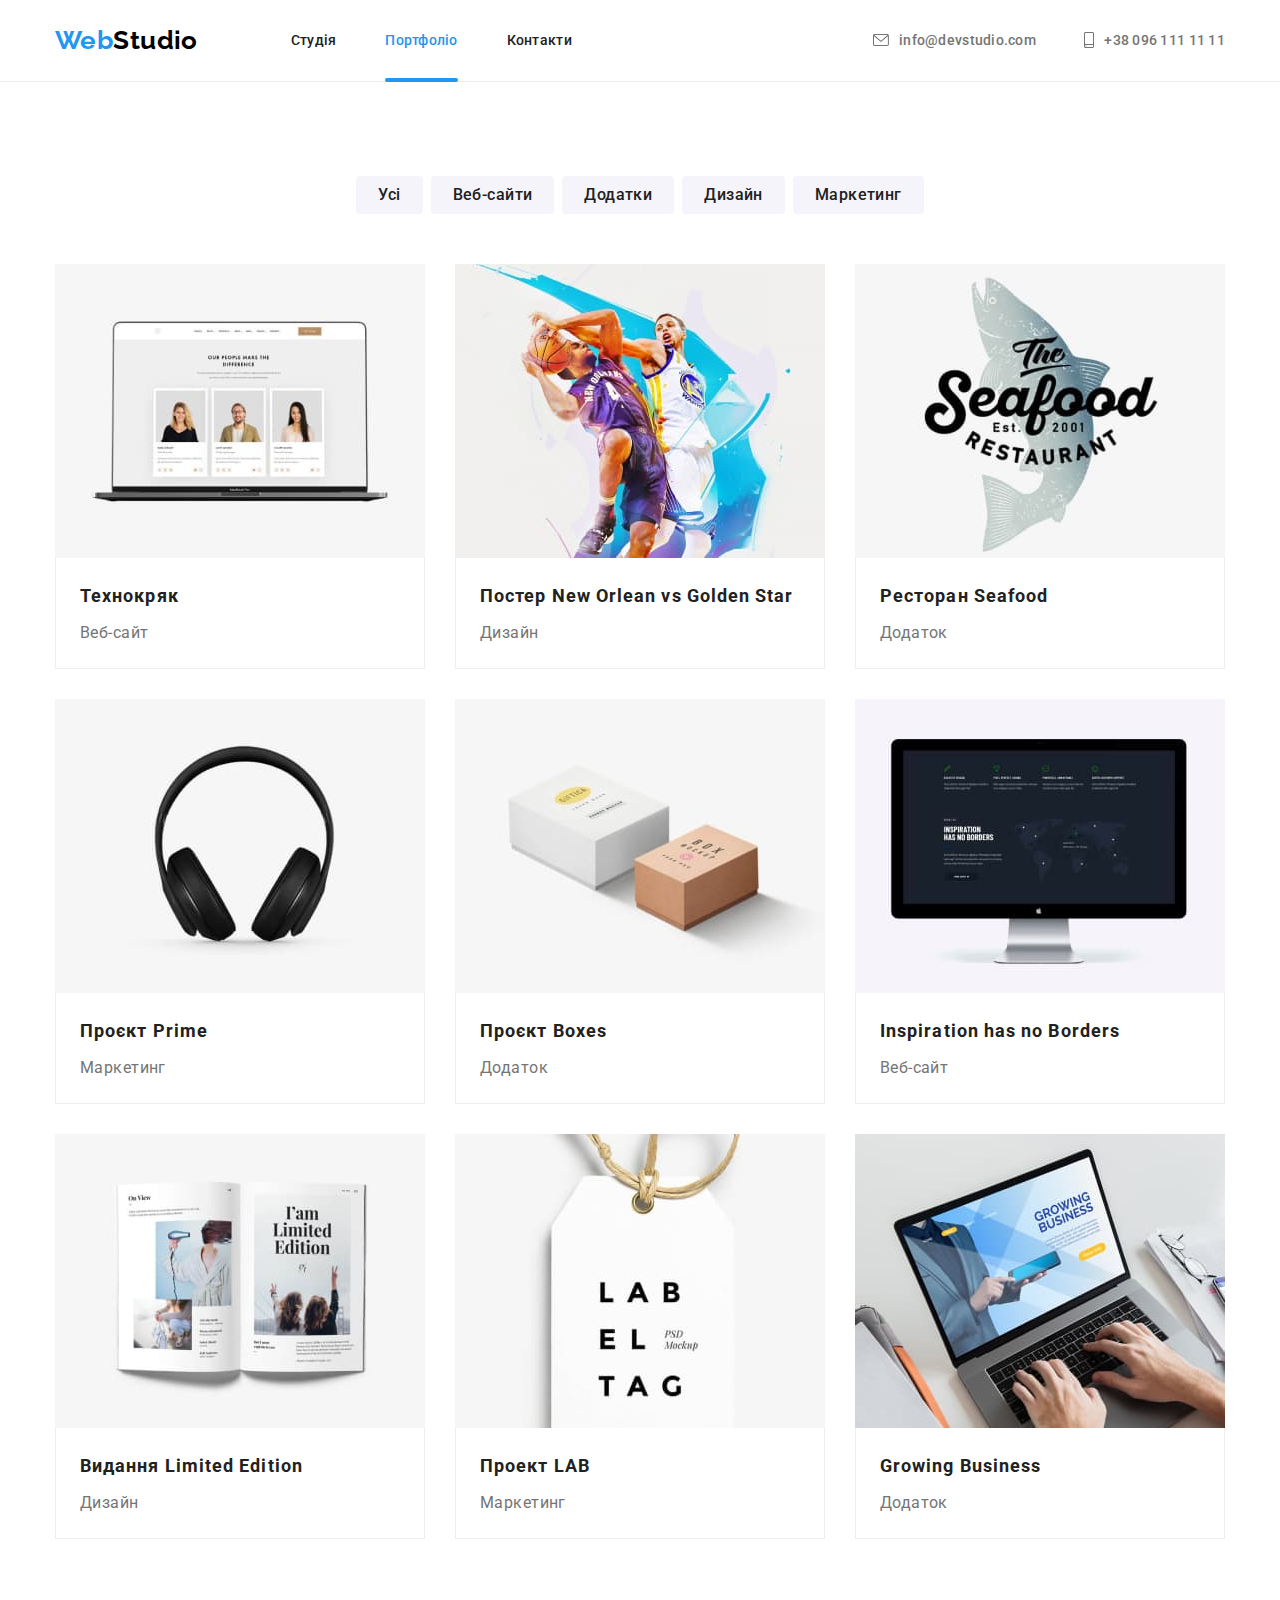
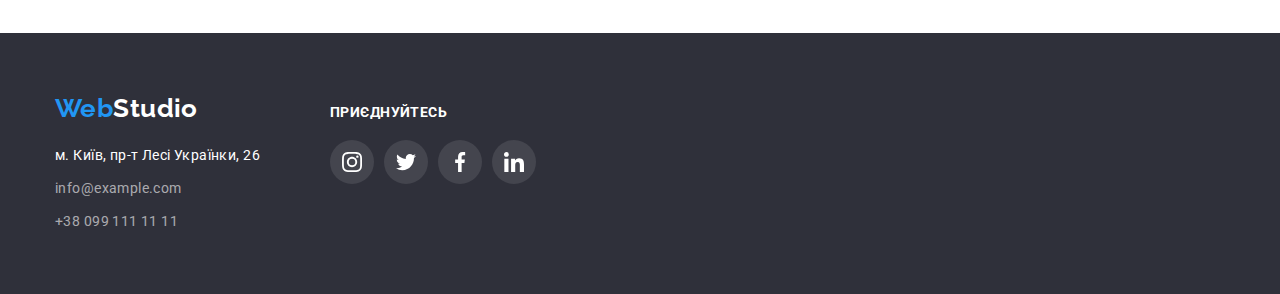
==== portfolio.html @ d5c38a51 "hw-6" ====
<!DOCTYPE html>
<html lang="uk">
  <head>
    <meta charset="UTF-8" />
    <meta http-equiv="X-UA-Compatible" content="IE=edge" />
    <meta name="viewport" content="width=device-width, initial-scale=1.0" />
    <link rel="preconnect" href="https://fonts.googleapis.com" />
    <link rel="preconnect" href="https://fonts.gstatic.com" crossorigin />
    <link
      href="https://fonts.googleapis.com/css2?family=Raleway:wght@700&family=Roboto:wght@400;500;700;900&display=swap"
      rel="stylesheet"
    />
    <link
      rel="stylesheet"
      href="https://cdnjs.cloudflare.com/ajax/libs/modern-normalize/1.1.0/modern-normalize.min.css"
    />
    <link rel="stylesheet" href="./css/styles.css" />
    <title lang="en">Portfolio</title>
  </head>
  <body>
    <header class="header">
      <div class="container wraper-head">
        <nav class="nav">
          <a class="logo-nav link" href="./index.html" lang="en"
            ><span class="logo-accent">Web</span>Studio</a
          >
          <ul class="list-nav list">
            <li class="list-nav-item">
              <a class="list-nav-link link" href="./index.html">Студія</a>
            </li>
            <li class="list-nav-item">
              <a class="list-nav-link link" href="./portfolio.html"
                ><span class="current">Портфоліо</span></a
              >
            </li>
            <li class="list-nav-item">
              <a class="list-nav-link link" href="#">Контакти</a>
            </li>
          </ul>
        </nav>
        <ul class="list-contacts list">
          <li class="list-contacts-item">
            <a class="list-contacts-link link" href="mailto:info@devstudio.com">
              <svg class="header-icon" width="16" height="12">
                <use href="./images/icons.svg#icon-envelope"></use></svg
              >info@devstudio.com</a
            >
          </li>
          <li class="list-contacts-item">
            <a class="list-contacts-link link" href="tel:+380961111111">
              <svg class="header-icon" width="10" height="16">
                <use href="./images/icons.svg#icon-smartphone"></use></svg
              >+38 096 111 11 11</a
            >
          </li>
        </ul>
      </div>
    </header>
    <main>
      <section class="portfolio section">
        <div class="portfolio-container container">
          <h1 class="portf-title visually-hidden">Портфоліо</h1>
          <ul class="portfolio-nav">
            <li class="portfolio-nav-list list">
              <button class="portfolio-btn" type="button">Усі</button>
            </li>
            <li class="portfolio-nav-list list">
              <button class="portfolio-btn" type="button">Веб-сайти</button>
            </li>
            <li class="portfolio-nav-list list">
              <button class="portfolio-btn" type="button">Додатки</button>
            </li>
            <li class="portfolio-nav-list list">
              <button class="portfolio-btn" type="button">Дизайн</button>
            </li>
            <li class="portfolio-nav-list list">
              <button class="portfolio-btn" type="button">Маркетинг</button>
            </li>
          </ul>
          <ul class="portfolio-set">
            <li class="portfolio-list list">
              <a href="" class="portfolio-link link">
                <div class="overlay">
                  <img
                    src="./images/portfolio/img1.jpg"
                    alt="Технокряк"
                    width="370"
                    height="294"
                  />
                  <p class="portfolio-overlay-text">
                    Ресурс пропонує комплексні пропозиції з різним рівнем
                    функціоналу та сервісів. Все це дозволить відвідувачу
                    отримати вичерпні відомості про компанію чи приватну особу.
                  </p>
                </div>

                <div class="wraper">
                  <h2 class="portfolio-title">Технокряк</h2>
                  <p class="portfolio-descr">Веб-сайт</p>
                </div>
              </a>
            </li>
            <li class="portfolio-list list">
              <a href="" class="portfolio-link link">
                <div class="overlay">
                  <img
                    src="./images/portfolio/img2.jpg"
                    alt="Постер Новий Орлеан проти Золотої Зірки"
                    width="370"
                    height="294"
                  />
                  <p class="portfolio-overlay-text">
                    Ресурс пропонує комплексні пропозиції з різним рівнем
                    функціоналу та сервісів. Все це дозволить відвідувачу
                    отримати вичерпні відомості про компанію чи приватну особу.
                  </p>
                </div>

                <div class="wraper">
                  <h2 class="portfolio-title">
                    Постер <span lang="en">New Orlean vs Golden Star</span>
                  </h2>
                  <p class="portfolio-descr">Дизайн</p>
                </div>
              </a>
            </li>
            <li class="portfolio-list list">
              <a href="" class="portfolio-link link">
                <div class="overlay">
                  <img
                    src="./images/portfolio/img3.jpg"
                    alt="Ресторан морепродуктів"
                    width="370"
                    height="294"
                  />
                  <p class="portfolio-overlay-text">
                    Ресурс пропонує комплексні пропозиції з різним рівнем
                    функціоналу та сервісів. Все це дозволить відвідувачу
                    отримати вичерпні відомості про компанію чи приватну особу.
                  </p>
                </div>

                <div class="wraper">
                  <h2 class="portfolio-title">
                    Ресторан <span lang="en">Seafood</span>
                  </h2>
                  <p class="portfolio-descr">Додаток</p>
                </div>
              </a>
            </li>
            <li class="portfolio-list list">
              <a href="" class="portfolio-link link">
                <div class="overlay">
                  <img
                    src="./images/portfolio/img4.jpg"
                    alt="Головний проєкт"
                    width="370"
                    height="294"
                  />
                  <p class="portfolio-overlay-text">
                    Ресурс пропонує комплексні пропозиції з різним рівнем
                    функціоналу та сервісів. Все це дозволить відвідувачу
                    отримати вичерпні відомості про компанію чи приватну особу.
                  </p>
                </div>

                <div class="wraper">
                  <h2 class="portfolio-title">
                    Проєкт <span lang="en">Prime</span>
                  </h2>
                  <p class="portfolio-descr">Маркетинг</p>
                </div>
              </a>
            </li>
            <li class="portfolio-list list">
              <a href="" class="portfolio-link link">
                <div class="overlay">
                  <img
                    src="./images/portfolio/img5.jpg"
                    alt="Проєкт коробок"
                    width="370"
                    height="294"
                  />
                  <p class="portfolio-overlay-text">
                    Ресурс пропонує комплексні пропозиції з різним рівнем
                    функціоналу та сервісів. Все це дозволить відвідувачу
                    отримати вичерпні відомості про компанію чи приватну особу.
                  </p>
                </div>

                <div class="wraper">
                  <h2 class="portfolio-title">
                    Проєкт <span lang="en">Boxes</span>
                  </h2>
                  <p class="portfolio-descr">Додаток</p>
                </div>
              </a>
            </li>
            <li class="portfolio-list list">
              <a href="" class="portfolio-link link">
                <div class="overlay">
                  <img
                    src="./images/portfolio/img6.jpg"
                    alt="Натхнення не має меж"
                    width="370"
                    height="294"
                  />
                  <p class="portfolio-overlay-text">
                    Ресурс пропонує комплексні пропозиції з різним рівнем
                    функціоналу та сервісів. Все це дозволить відвідувачу
                    отримати вичерпні відомості про компанію чи приватну особу.
                  </p>
                </div>

                <div class="wraper">
                  <h2 class="portfolio-title" lang="en">
                    Inspiration has no Borders
                  </h2>
                  <p class="portfolio-descr">Веб-сайт</p>
                </div>
              </a>
            </li>
            <li class="portfolio-list list">
              <a href="" class="portfolio-link link">
                <div class="overlay">
                  <img
                    src="./images/portfolio/img7.jpg"
                    alt="Обмежене видання"
                    width="370"
                    height="294"
                  />
                  <p class="portfolio-overlay-text">
                    Ресурс пропонує комплексні пропозиції з різним рівнем
                    функціоналу та сервісів. Все це дозволить відвідувачу
                    отримати вичерпні відомості про компанію чи приватну особу.
                  </p>
                </div>

                <div class="wraper">
                  <h2 class="portfolio-title">
                    Видання <span lang="en">Limited Edition</span>
                  </h2>
                  <p class="portfolio-descr">Дизайн</p>
                </div>
              </a>
            </li>
            <li class="portfolio-list list">
              <a href="" class="portfolio-link link">
                <div class="overlay">
                  <img
                    src="./images/portfolio/img8.jpg"
                    alt="Проектна лабораторія"
                    width="370"
                    height="294"
                  />
                  <p class="portfolio-overlay-text">
                    Ресурс пропонує комплексні пропозиції з різним рівнем
                    функціоналу та сервісів. Все це дозволить відвідувачу
                    отримати вичерпні відомості про компанію чи приватну особу.
                  </p>
                </div>
                <div class="wraper">
                  <h2 class="portfolio-title">
                    Проект <span class="uppercase" lang="en">Lab</span>
                  </h2>
                  <p class="portfolio-descr">Маркетинг</p>
                </div>
              </a>
            </li>
            <li class="portfolio-list list">
              <a href="" class="portfolio-link link">
                <div class="overlay">
                  <img
                    src="./images/portfolio/img9.jpg"
                    alt="Зростаючий бізнес"
                    width="370"
                    height="294"
                  />
                  <p class="portfolio-overlay-text">
                    Ресурс пропонує комплексні пропозиції з різним рівнем
                    функціоналу та сервісів. Все це дозволить відвідувачу
                    отримати вичерпні відомості про компанію чи приватну особу.
                  </p>
                </div>
                <div class="wraper">
                  <h2 class="portfolio-title" lang="en">Growing Business</h2>
                  <p class="portfolio-descr">Додаток</p>
                </div>
              </a>
            </li>
          </ul>
        </div>
      </section>
    </main>
    <footer class="footer">
      <div class="container footer-wraper">
        <div>
          <a class="logo link" href="./index.html" lang="en"
            ><span class="logo-accent">Web</span>Studio</a
          >
          <address class="address">
            <ul>
              <li class="list address-map">
                <a
                  class="map link"
                  href="https://goo.gl/maps/CPtrU1FHBa2aNyZL9"
                  target="_blank"
                  rel="noopener noreferrer nofollow"
                  >м. Київ, пр-т Лесі Українки, 26</a
                >
              </li>
              <li class="list address-contacts">
                <a class="contacts link" href="mailto:info@example.com"
                  >info@example.com</a
                >
              </li>
              <li class="list address-contacts">
                <a class="contacts link" href="tel:+380991111111"
                  >+38 099 111 11 11</a
                >
              </li>
            </ul>
          </address>
        </div>

        <div class="footer-right">
          <p class="uppercase footer-text">приєднуйтесь</p>
          <ul class="footer-right-item list">
            <li class="footer-right-list">
              <a href="" class="footer-right-link link">
                <svg class="footer-right-icon" width="20" height="20">
                  <use href="./images/icons.svg#icon-instagram"></use>
                </svg>
              </a>
            </li>
            <li class="footer-right-list">
              <a href="" class="footer-right-link link">
                <svg class="footer-right-icon" width="20" height="20">
                  <use href="./images/icons.svg#icon-twitter"></use>
                </svg>
              </a>
            </li>
            <li class="footer-right-list">
              <a href="" class="footer-right-link link">
                <svg class="footer-right-icon" width="20" height="20">
                  <use href="./images/icons.svg#icon-facebook"></use>
                </svg>
              </a>
            </li>
            <li class="footer-right-list">
              <a href="" class="footer-right-link link">
                <svg class="footer-right-icon" width="20" height="20">
                  <use href="./images/icons.svg#icon-linkedin"></use>
                </svg>
              </a>
            </li>
          </ul>
        </div>
      </div>
    </footer>
  </body>
</html>
---- css/styles.css ----
:root {
  --text-color-theme-dark: #ffffff;
  --text-color-theme-light: #757575;
  --title-text-color: #212121;
  --contacts-color: rgba(255, 255, 255, 0.6);
  --logo-color: #000000;
  --accent-color: #2196f3;
  --btn-active-color: #188ce8;
  --background-dark: #2f303a;
  --background-light: #f5f4fa;
  --portfolio-set-gap: 30px;
  --fill-color: #afb1b8;
  --footer-soc-background-color: rgba(255, 255, 255, 0.1);
}

body {
  font-family: "Roboto", sans-serif;
  color: var(--text-color-theme-light);
  font-size: 14px;
  letter-spacing: 0.03em;
}

h1,
h2,
h3,
p,
ul {
  margin: 0;
  padding: 0;
}

img {
  display: block;
  max-width: 100%;
  height: auto;
}

.link {
  text-decoration: none;
  display: block;
}

.list {
  list-style: none;
}

.container {
  width: 1200px;
  padding-left: 15px;
  padding-right: 15px;
  margin: 0 auto;
}

.current {
  color: var(--accent-color);
}

.header,
.nav,
.list-nav,
.list-contacts {
  display: flex;
}

.header {
  background: var(--text-color-theme-dark);
}

.logo-nav {
  font-family: "Raleway", sans-serif;
  font-weight: 700;
  font-size: 26px;
  line-height: 1.192;
  color: var(--logo-color);
  margin: 25px 0;
}

.logo-accent {
  color: var(--accent-color);
}

.list-nav-link {
  font-weight: 500;
  line-height: 1.143;
  letter-spacing: 0.02em;
  color: var(--title-text-color);
  padding: 32px 0;
  transition-property: color;
  transition-duration: 250ms;
  transition-timing-function: cubic-bezier(0.4, 0, 0.2, 1);
  position: relative;
}

.list-nav-link:hover,
.list-nav-link:focus,
.list-contacts-link:hover,
.list-contacts-link:focus,
.contacts:hover,
.contacts:focus,
.map:focus,
.map:hover {
  color: var(--accent-color);
  outline: none;
}

.logo:focus,
.logo-nav:focus,
.link:focus {
  outline: none;
}

.list-contacts {
  width: 352px;
  justify-content: space-between;
  align-items: center;
  margin-left: auto;
  gap: 30px;
}

.list-contacts-link {
  display: flex;
  align-items: center;
  font-weight: 500;
  line-height: 1.143;
  letter-spacing: 0.02em;
  color: var(--text-color-theme-light);

  transition-property: color;
  transition-duration: 250ms;
  transition-timing-function: cubic-bezier(0.4, 0, 0.2, 1);
}

.wraper-head {
  display: flex;
}

.list-nav {
  width: 281px;
  justify-content: space-between;
  align-items: center;
  margin-left: 93px;
}

.hero {
  background: var(--background-dark);
  padding: 200px 0;
  text-align: center;
  height: 600px;
  max-width: 1600px;
  margin-left: auto;
  margin-right: auto;
  background-image: linear-gradient(
      rgba(47, 48, 58, 0.4),
      rgba(47, 48, 58, 0.4)
    ),
    url(../images/hero.jpg);
  background-size: cover;
  background-position: center;
  background-repeat: no-repeat;
}

.title {
  font-weight: 900;
  font-size: 44px;
  line-height: 1.364;
  letter-spacing: 0.06em;
  text-transform: uppercase;
  color: var(--text-color-theme-dark);
  text-align: center;
  width: 696px;
  margin-bottom: 30px;
  margin-left: auto;
  margin-right: auto;
}

.btn {
  font-family: inherit;
  font-weight: 700;
  font-size: 16px;
  line-height: 1.875;
  letter-spacing: 0.06em;
  color: var(--text-color-theme-dark);
  background: var(--accent-color);
  border: none;
  cursor: pointer;
  border-radius: 4px;
  border-color: var(--accent-color);
  padding: 10px 32px;

  transition-property: background-color;
  transition-duration: 250ms;
  transition-timing-function: cubic-bezier(0.4, 0, 0.2, 1);
}

.section {
  padding-top: 94px;
  padding-bottom: 94px;
}

.features {
  background-color: var(--text-color-theme-dark);
}

.visually-hidden {
  position: absolute;
  width: 1px;
  margin: -1px;
  height: 1px;
  padding: 0;
  overflow: hidden;
  border: 0;
  clip: rect(0 0 0 0);
}

.features-list {
  display: flex;
}

.feature-item {
  width: 270px;
}

.features-title {
  font-size: 14px;
  line-height: 1.143;
  text-transform: uppercase;
  color: var(--title-text-color);
  margin-bottom: 10px;
}

.features-descr {
  line-height: 1.714;
  color: var(--text-color-theme-light);
}

.section-title {
  font-size: 36px;
  line-height: 1.167;
  color: var(--title-text-color);
  text-align: center;
  margin-bottom: 50px;
}

.services-list {
  display: flex;
}

.services.section {
  padding-top: 0;
}

.our-team {
  background: var(--background-light);
}

.our-team-list {
  display: flex;
  justify-content: center;
}

.our-team-name {
  font-weight: 500;
  font-size: 16px;
  line-height: 1.188;
  color: var(--title-text-color);
  text-align: center;
}

.our-team-descr {
  font-size: 16px;
  line-height: 1.188;
  color: var(--text-color-theme-light);
  text-align: center;
  margin-top: 10px;
}

.our-team-item {
  background: var(--text-color-theme-dark);
  width: 270px;
  border-radius: 0px 0px 4px 4px;
  box-shadow: 0px 1px 3px rgba(0, 0, 0, 0.12), 0px 1px 1px rgba(0, 0, 0, 0.14),
    0px 2px 1px rgba(0, 0, 0, 0.2);
}

.our-team-content {
  padding: 30px 32px;
}

.feature-item:nth-child(n + 2),
.services-item:nth-child(n + 2),
.our-team-item:nth-child(n + 2) {
  margin-left: 30px;
}

.footer {
  background: var(--background-dark);
  padding-top: 60px;
  padding-bottom: 60px;
}

.logo {
  font-family: "Raleway", sans-serif;
  font-weight: 700;
  font-size: 26px;
  line-height: 1.192;
  color: var(--text-color-theme-dark);
}

.address {
  margin-top: 20px;
}

.map {
  line-height: 1.71;
  color: var(--text-color-theme-dark);
  font-style: normal;

  transition-property: color;
  transition-duration: 250ms;
  transition-timing-function: cubic-bezier(0.4, 0, 0.2, 1);
}

.address-contacts {
  margin-top: 9px;
}

.contacts {
  font-style: normal;
  line-height: 1.71;
  color: var(--contacts-color);

  transition-property: color;
  transition-duration: 250ms;
  transition-timing-function: cubic-bezier(0.4, 0, 0.2, 1);
}

/* portfolio styles */
.header {
  border-bottom: 1px solid #ececec;
}

.portfolio-title {
  font-weight: 700;
  font-size: 18px;
  line-height: 2;
  letter-spacing: 0.06em;
  color: var(--title-text-color);
  margin-bottom: 4px;
}

.portfolio-descr {
  font-size: 16px;
  line-height: 1.875;
  color: var(--text-color-theme-light);
}

.wraper {
  padding: 20px 24px;
  border-left: 1px solid #eeeeee;
  border-right: 1px solid #eeeeee;
  border-bottom: 1px solid #eeeeee;
}

.portfolio-nav {
  display: flex;
  margin-bottom: 50px;
  justify-content: center;
}

.portfolio-nav-list:not(:last-child) {
  margin-right: 8px;
}

.portfolio-btn {
  font-family: inherit;
  letter-spacing: inherit;
  background: var(--background-light);
  font-weight: 500;
  font-size: 16px;
  line-height: 1.625;
  color: var(--title-text-color);
  border: none;
  cursor: pointer;
  text-align: center;
  border-radius: 4px;
  padding: 6px 22px;

  transition-property: color, background-color, box-shadow;
  transition-duration: 250ms;
  transition-timing-function: cubic-bezier(0.4, 0, 0.2, 1);
}

.btn:hover,
.btn:focus {
  background-color: var(--btn-active-color);
  outline: none;
}

.portfolio-btn:hover,
.portfolio-btn:focus {
  color: var(--text-color-theme-dark);
  background-color: var(--accent-color);
  outline: none;
  box-shadow: 0px 1px 1px rgba(0, 0, 0, 0.12), 0px 4px 4px rgba(0, 0, 0, 0.06),
    1px 4px 6px rgba(0, 0, 0, 0.16);
}

.uppercase {
  text-transform: uppercase;
}

.portfolio-set {
  display: flex;
  flex-wrap: wrap;
  margin: 0;
  padding: 0;
  margin-left: calc(-1 * var(--portfolio-set-gap));
  margin-top: calc(-1 * var(--portfolio-set-gap));
}

.portfolio-set > .portfolio-list {
  flex-basis: calc(100% / 3 - var(--portfolio-set-gap));
  margin-left: var(--portfolio-set-gap);
  margin-top: var(--portfolio-set-gap);
}

.portfolio-link {
  display: block;
  transition-property: box-shadow;
  transition-duration: 250ms;
  transition-timing-function: cubic-bezier(0.4, 0, 0.2, 1);
}

.portfolio-link:hover,
.portfolio-link:focus {
  box-shadow: 0px 1px 3px rgba(0, 0, 0, 0.12), 0px 1px 1px rgba(0, 0, 0, 0.14),
    0px 2px 1px rgba(0, 0, 0, 0.2);
}

.header-icon {
  fill: currentColor;
  margin-right: 10px;
}

.feature-icon-wraper {
  display: flex;
  justify-content: center;
  align-items: center;
  margin-bottom: 30px;
  width: 270px;
  height: 120px;
  border-radius: 4px;
  background-color: #f5f4fa;

  transition-property: filter;
  transition-duration: 250ms;
  transition-timing-function: cubic-bezier(0.4, 0, 0.2, 1);
}

.feature-icon-wraper:focus,
.feature-icon-wraper:hover {
  filter: drop-shadow(0px 4px 4px rgba(0, 0, 0, 0.25));
}

.item-clients {
  display: flex;
  justify-content: center;
  gap: 30px;
}

.link-clients {
  display: flex;
  align-items: center;
  justify-content: center;
  width: 170px;
  height: 92px;
  border: 1px solid #afb1b8;
  border-radius: 4px;

  transition-property: border-color;
  transition-duration: 250ms;
  transition-timing-function: cubic-bezier(0.4, 0, 0.2, 1);
}

.logo-clients {
  fill: var(--fill-color);
  transition-property: fill;
  transition-duration: 250ms;
  transition-timing-function: cubic-bezier(0.4, 0, 0.2, 1);
}

.link-clients:hover,
.link-clients:focus {
  border-color: var(--accent-color);
}

.link-clients:hover .logo-clients,
.link-clients:focus .logo-clients {
  fill: var(--accent-color);
}

.footer-right-item {
  display: flex;
  align-items: center;
  justify-content: center;
  gap: 10px;
}

.footer-right {
  margin-left: 70px;
}

.footer-wraper {
  display: flex;
  align-items: baseline;
}

.footer-text {
  font-weight: 700;
  font-size: 14px;
  line-height: 1.143;
  color: var(--text-color-theme-dark);
  margin-bottom: 20px;
}

.footer-right-list {
  width: 44px;
  height: 44px;
  display: flex;
}

.footer-right-link {
  display: flex;
  justify-content: center;
  align-items: center;
  width: 100%;
  height: 100%;
  border-radius: 50%;
  background-color: var(--footer-soc-background-color);
  fill: var(--text-color-theme-dark);

  transition-property: background-color;
  transition-duration: 250ms;
  transition-timing-function: cubic-bezier(0.4, 0, 0.2, 1);
}

.footer-right-link:hover,
.footer-right-link:focus {
  background-color: var(--accent-color);
}

.our-soc-item {
  display: flex;
  align-items: center;
  justify-content: center;
  gap: 10px;
  margin-top: 16px;
}

.our-soc-list {
  width: 44px;
  height: 44px;
  display: flex;
}

.our-soc-link {
  display: flex;
  justify-content: center;
  align-items: center;
  width: 100%;
  height: 100%;
  border-radius: 50%;
  background-color: var(--text-color-theme-dark);
  fill: var(--fill-color);

  transition-property: background-color;
  transition-duration: 250ms;
  transition-timing-function: cubic-bezier(0.4, 0, 0.2, 1);
}

.our-soc-icon {
  transition-property: fill;
  transition-duration: 250ms;
  transition-timing-function: cubic-bezier(0.4, 0, 0.2, 1);
}

.our-soc-link:hover,
.our-soc-link:focus {
  background-color: var(--accent-color);
}

.our-soc-link:hover .our-soc-icon,
.our-soc-link:focus .our-soc-icon {
  fill: var(--text-color-theme-dark);
}

.services-description {
  position: absolute;
  width: 370px;
  height: 70px;
  font-weight: 700;
  line-height: 1.143;
  text-transform: uppercase;
  color: var(--text-color-theme-dark);
  background-color: #2f303a;
  opacity: 80%;
  bottom: 0;
  display: flex;
  justify-content: center;
  align-items: center;
}

.thumb {
  position: relative;
}

.current::after {
  content: "";
  position: absolute;
  width: 100%;
  height: 4px;
  background: var(--accent-color);
  border-radius: 2px;
  bottom: -1.5px;
  left: 0;
}

.overlay {
  position: relative;
  overflow: hidden;
}

.portfolio-overlay-text {
  position: absolute;
  left: 0;
  top: 0;
  background-color: rgba(33, 150, 243, 0.9);
  width: 100%;
  height: 100%;
  padding: 63px 24px;
  font-size: 18px;
  line-height: 1.556;
  color: var(--text-color-theme-dark);
  transform: translateY(101%);
  transition-property: transform;
  transition-duration: 250ms;
  transition-timing-function: cubic-bezier(0.4, 0, 0.2, 1);
}

.portfolio-link:hover .portfolio-overlay-text {
  transform: translateY(0);
}

.backdrop {
  position: fixed;
  width: 100%;
  height: 100%;
  background-color: rgba(0, 0, 0, 0.2);
  left: 0;
  top: 0;
  z-index: 1;
  opacity: 1;
  transition: opacity 250ms;
}

.backdrop.is-hidden {
  visibility: hidden;
  opacity: 0;
  pointer-events: none;
  transition: opacity 250ms, visibility 250ms;
}

.backdrop.is-hidden .modal {
  transform: scale(4);
  transition: transform 250ms, visibility 250ms;
}

.modal {
  position: absolute;
  top: 50%;
  left: 50%;
  transform: translate(-50%, -50%);
  width: 528px;
  height: 581px;
  background-color: var(--text-color-theme-dark);
  border-radius: 4px;
  box-shadow: 0px 1px 3px rgba(0, 0, 0, 0.12), 0px 1px 1px rgba(0, 0, 0, 0.14),
    0px 2px 1px rgba(0, 0, 0, 0.2);
  transition: transform 250ms;
  padding: 40px;
}

.modal-btn {
  position: absolute;
  top: 8px;
  right: 8px;
  width: 30px;
  height: 30px;
  padding: 0;
  border: 1px solid rgba(0, 0, 0, 0.1);
  border-radius: 50%;
  background-color: var(--text-color-theme-dark);
  display: flex;
  align-items: center;
  justify-content: center;
}

.modal-icon {
  fill: currentColor;
  transition: fill 250ms cubic-bezier(0.4, 0, 0.2, 1);
}

.modal-btn:hover .modal-icon,
.modal-btn:focus .modal-icon {
  fill: var(--accent-color);
}

/* --modal-form style-- */

.modal-title {
  font-weight: 700;
  font-size: 20px;
  line-height: 1.15;
  text-align: center;
  color: var(--title-text-color);
  margin-bottom: 12px;
}

.modal-form-label {
  font-size: 12px;
  line-height: 1.667;
  letter-spacing: 0.01em;
  color: var(--text-color-theme-light);
  display: flex;
  flex-direction: column;
  margin-bottom: 10px;
  text-align: left;
}

.form-icon {
  position: absolute;
  left: 12px;
  top: 50%;
  transform: translateY(-50%);
  transition: fill 250ms cubic-bezier(0.4, 0, 0.2, 1);
}

.form-btn {
  padding: 10px 52px;
  background-color: var(--accent-color);
  box-shadow: 0px 4px 4px rgba(0, 0, 0, 0.15);
  border-radius: 4px;
  border-color: var(--accent-color);
  font-weight: 700;
  font-size: 16px;
  line-height: 1.875;
  letter-spacing: 0.06em;
  color: var(--text-color-theme-dark);
  transition: box-shadow 250ms cubic-bezier(0.4, 0, 0.2, 1),
    background-color 250ms cubic-bezier(0.4, 0, 0.2, 1);
}

.form-btn:hover,
.form-btn:focus {
  background-color: var(--btn-active-color);
  box-shadow: 0px 4px 4px rgba(0, 0, 0, 0.15);
}

.form-checbox-link {
  text-decoration: underline;
  margin-left: 8px;
}

.form-checbox-icon {
  display: block;
  position: absolute;
  left: 14px;
  cursor: pointer;
  border: 2px solid var(--title-text-color);
  fill: var(--text-color-theme-dark);
  border-radius: 2px;
  transition: border-color 250ms cubic-bezier(0.4, 0, 0.2, 1),
    background-color 250ms cubic-bezier(0.4, 0, 0.2, 1);
}

.comment {
  resize: none;
  padding: 12px 16px;
  height: 120px;
}

.modal-form-input,
.comment {
  border: 1px solid rgba(33, 33, 33, 0.2);
  border-radius: 4px;
}

.modal-form-input {
  width: 100%;
  padding: 12px 42px;
  transition: border-color 250ms cubic-bezier(0.4, 0, 0.2, 1);
}

.checkbox {
  /* -webkit-appearance: none;
  -moz-appearance: none;
  appearance: none;
  position: absolute; */

  position: absolute;
  width: 1px;
  height: 1px;
  margin: -1px;
  padding: 0;
  border: 0;
  clip: rect(0 0 0 0);
  overflow: hidden;
}

.policy {
  display: flex;
  margin-bottom: 30px;
  margin-top: 20px;
  position: relative;
  align-items: baseline;
}

.policy p {
  margin-left: 36px;
}

.modal-form-input:focus,
.comment:focus {
  border-color: var(--accent-color);
}

/* .modal-form-input:hover + .form-icon, */
.modal-form-input:focus + .form-icon {
  fill: var(--accent-color);
}

.modal-form-input:focus-visible,
.comment:focus-visible {
  outline: none;
}

.comment::placeholder,
.comment,
.modal-form-input {
  color: rgba(117, 117, 117, 0.5);
}

.input-wraper {
  position: relative;
  display: flex;
}

.checkbox:checked + .form-checbox-icon {
  background-color: var(--accent-color);
  border-color: transparent;
}

/* --footer form-- */

.footer-form-wraper {
  margin-left: auto;
}

.footer-btn {
  padding: 10px 28px;
  border: 1px solid var(--accent-color);
  background-color: var(--accent-color);
  box-shadow: 0px 4px 4px rgba(0, 0, 0, 0.15);
  border-radius: 4px;
  display: flex;
  align-items: center;
}

.footer-btn > p {
  font-weight: 700;
  font-size: 16px;
  line-height: 1.875;
  letter-spacing: 0.06em;
  color: var(--text-color-theme-dark);
}

.footer-btn-icon {
  margin-left: 10px;
}

.footer-form {
  display: flex;
  gap: 12px;
}

.footer-form-label > input {
  width: 358px;
  padding: 15px 16px;
  font-size: 16px;
  line-height: 1.25px;
  color: rgba(255, 255, 255, 0.6);
  background-color: inherit;
  border: 1px solid rgba(255, 255, 255, 0.3);
  filter: drop-shadow(0px 4px 4px rgba(0, 0, 0, 0.15));
  border-radius: 4px;
}
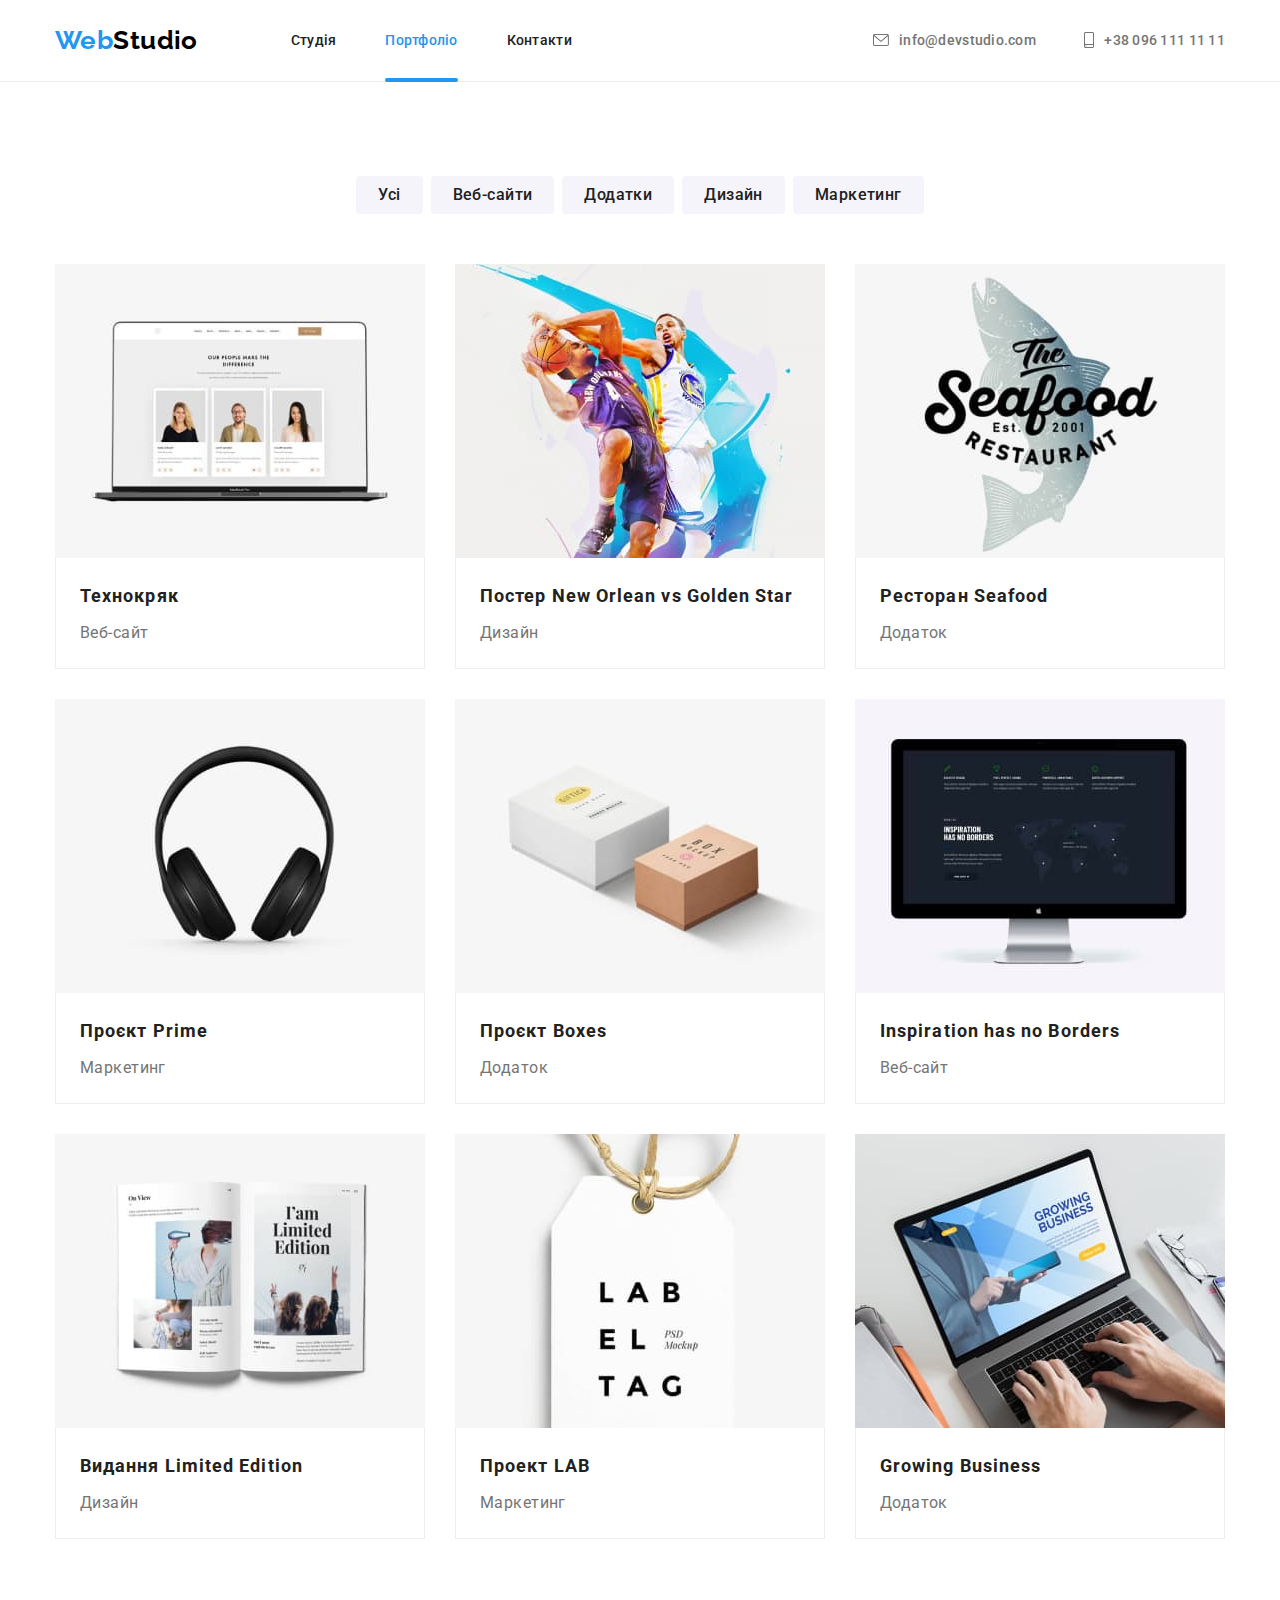
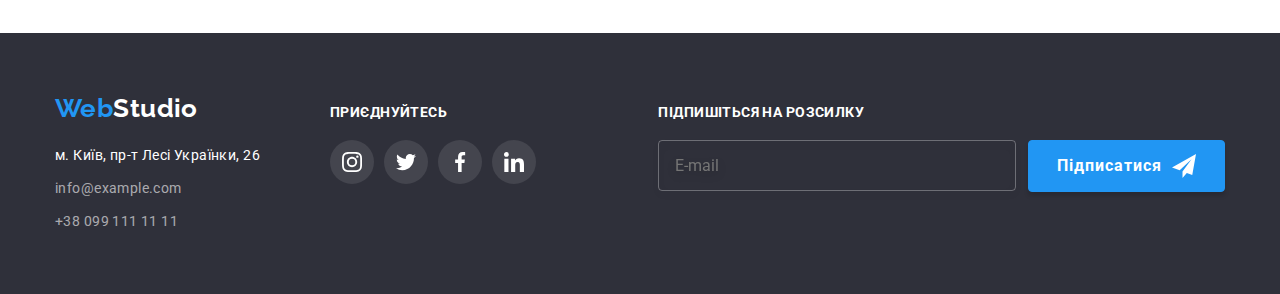
==== commit 18702371: "footer" ====
--- a/portfolio.html
+++ b/portfolio.html
@@ -356,6 +356,20 @@
             </li>
           </ul>
         </div>
+        <div class="footer-form-wraper">
+          <p class="uppercase footer-text">Підпишіться на розсилку</p>
+          <form class="footer-form">
+            <label class="footer-form-label">
+              <input type="email" name="email" placeholder="E-mail" required />
+            </label>
+            <button class="footer-btn" type="submit">
+              <p>Підписатися</p>
+              <svg class="footer-btn-icon" width="24" height="24">
+                <use href="./images/icons.svg#icon-send"></use>
+              </svg>
+            </button>
+          </form>
+        </div>
       </div>
     </footer>
   </body>
